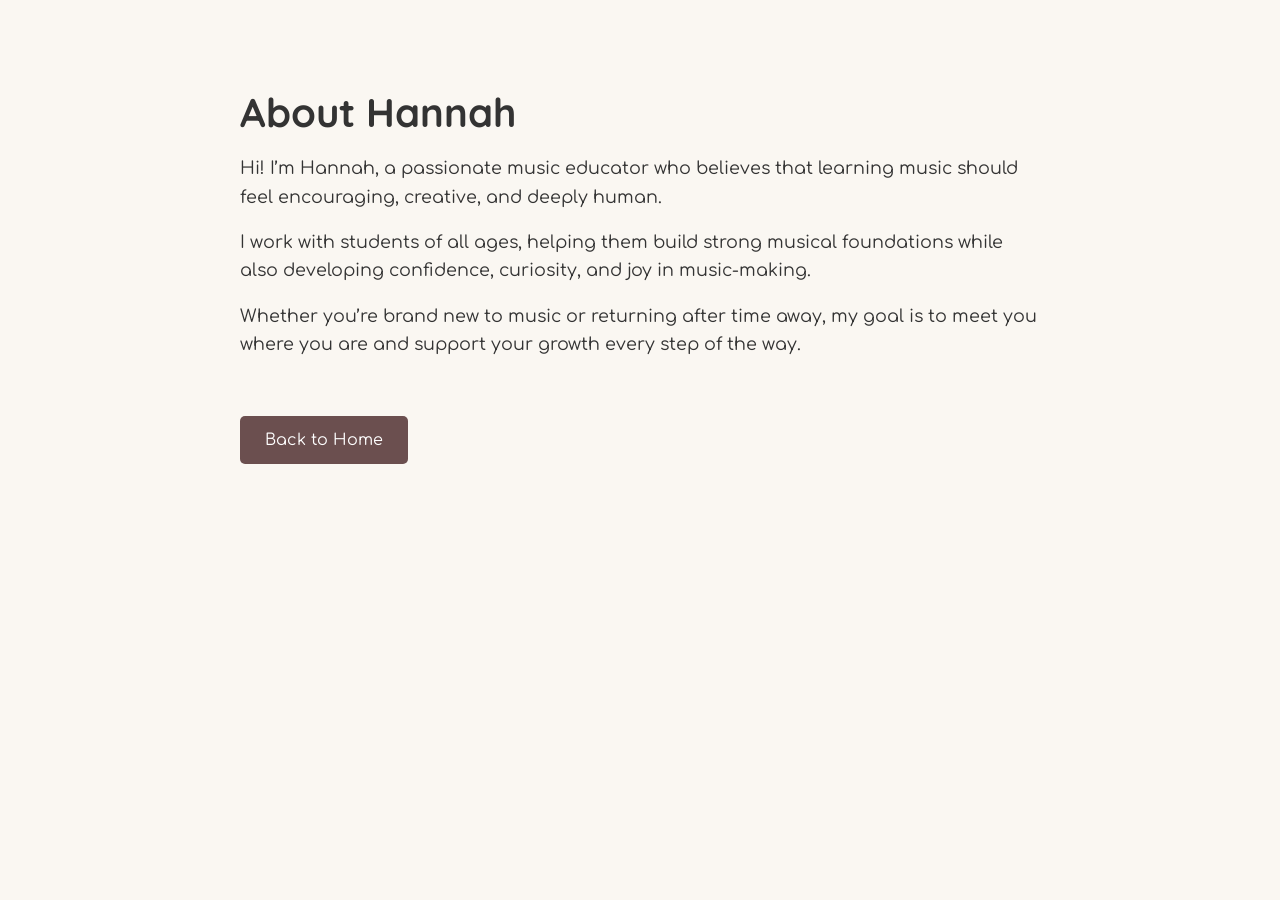
==== about.html @ 3032c132 "Add top navigation bar" ====
<!DOCTYPE html>
<html lang="en">
<head>
  <meta charset="UTF-8">
  <title>About | Hannah Dawn Music Studio</title>

  <link rel="preconnect" href="https://fonts.googleapis.com">
  <link rel="preconnect" href="https://fonts.gstatic.com" crossorigin>
  <link href="https://fonts.googleapis.com/css2?family=Comfortaa:wght@400;600&family=Quicksand:wght@500;600;700&display=swap" rel="stylesheet">

  <link rel="stylesheet" href="style.css">
</head>

<body>
  <div class="container">
    <h1>About Hannah</h1>

    <p>
      Hi! I’m Hannah, a passionate music educator who believes that learning music
      should feel encouraging, creative, and deeply human.
    </p>

    <p>
      I work with students of all ages, helping them build strong musical foundations
      while also developing confidence, curiosity, and joy in music-making.
    </p>

    <p>
      Whether you’re brand new to music or returning after time away, my goal is to
      meet you where you are and support your growth every step of the way.
    </p>

    <a class="cta" href="index.html">Back to Home</a>
  </div>
</body>
</html>
---- style.css ----
body {
  font-family: 'Comfortaa', sans-serif;
  background-color: #faf7f2;
  color: #333;
  margin: 0;
  padding: 0;
}

h1, h2, h3 {
  font-family: 'Quicksand', sans-serif;
  font-weight: 600;
}

.container {
  max-width: 800px;
  margin: 0 auto;
  padding: 60px 20px;
}

h1 {
  font-size: 2.5rem;
  margin-bottom: 10px;
  font-weight: 700;
}

h2 {
  margin-top: 40px;
  font-size: 1.5rem;
}

p,
ul {
  font-size: 1.1rem;
  line-height: 1.6;
}

.cta {
  margin-top: 40px;
  padding: 15px 25px;
  display: inline-block;
  background-color: #6b4f4f;
  color: white;
  text-decoration: none;
  border-radius: 5px;
}

.cta:hover {
  background-color: #5a4040;
}

/* Navigation Bar */
.navbar {
  background-color: #faf7f2;
  border-bottom: 1px solid #e0ddd8;
}

.nav-container {
  max-width: 1000px;
  margin: 0 auto;
  padding: 20px;
  display: flex;
  align-items: center;
  justify-content: space-between;
}

.logo {
  font-family: 'Quicksand', sans-serif;
  font-weight: 700;
  font-size: 1.2rem;
  color: #333;
  text-decoration: none;
}

.nav-links {
  list-style: none;
  display: flex;
  gap: 25px;
  margin: 0;
  padding: 0;
}

.nav-links a {
  font-family: 'Comfortaa', sans-serif;
  text-decoration: none;
  color: #333;
  font-weight: 500;
}

.nav-links a:hover {
  text-decoration: underline;
}
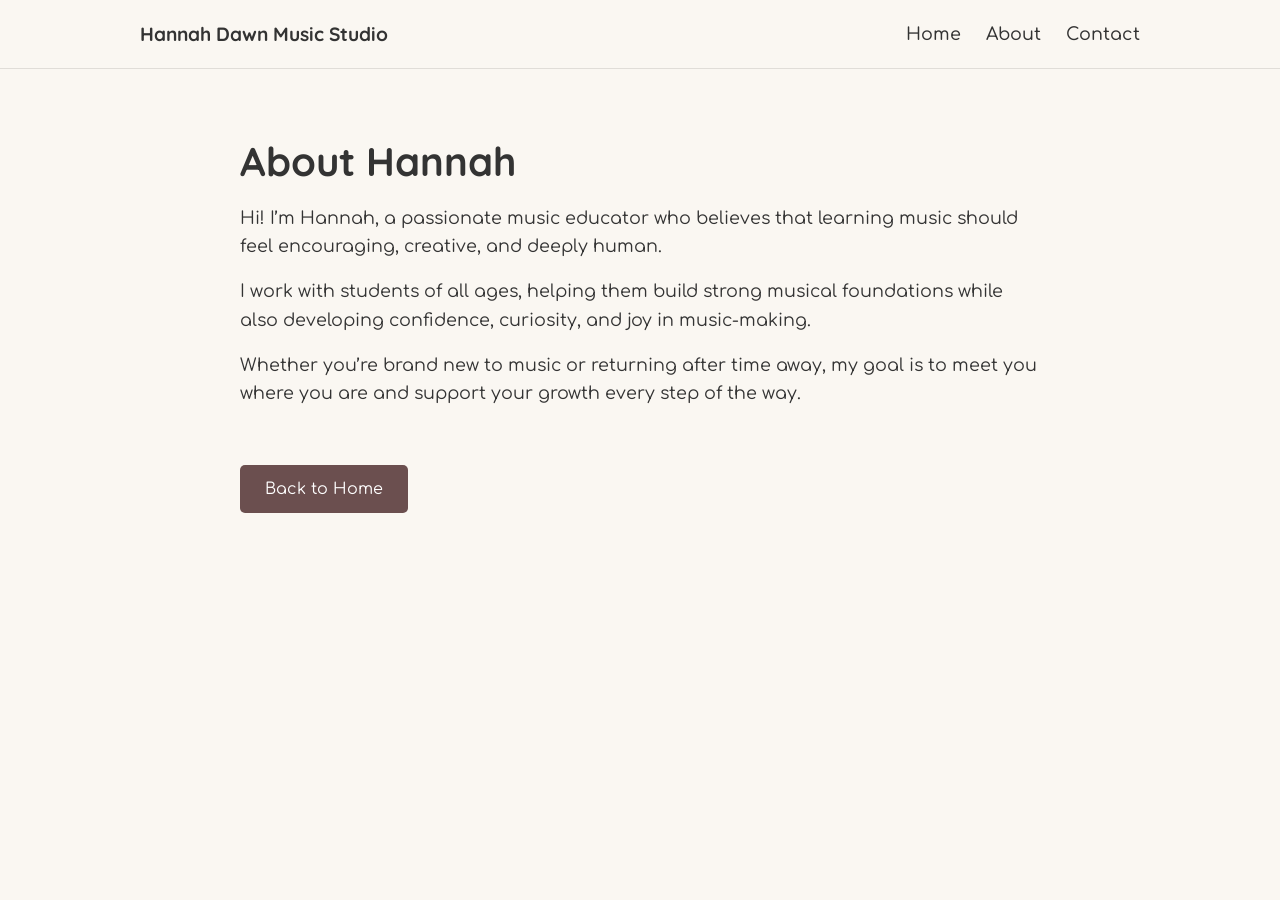
==== commit 0fb7f582: "Fix navigation home links" ====
--- a/about.html
+++ b/about.html
@@ -12,6 +12,20 @@
 </head>
 
 <body>
+
+<nav class="navbar">
+  <div class="nav-container">
+    <a class="logo" href="/">Hannah Dawn Music Studio</a>
+
+    <ul class="nav-links">
+      <li><a href="/">Home</a></li>
+      <li><a href="about.html">About</a></li>
+      <li><a href="contact.html">Contact</a></li>
+    </ul>
+  </div>
+</nav>
+
+
   <div class="container">
     <h1>About Hannah</h1>
 
@@ -30,7 +44,7 @@
       meet you where you are and support your growth every step of the way.
     </p>
 
-    <a class="cta" href="index.html">Back to Home</a>
+    <a class="cta" href="/">Back to Home</a>
   </div>
 </body>
 </html>
--- a/style.css
+++ b/style.css
@@ -14,7 +14,7 @@
 .container {
   max-width: 800px;
   margin: 0 auto;
-  padding: 60px 20px;
+  padding: 40px 20px;
 }
 
 h1 {
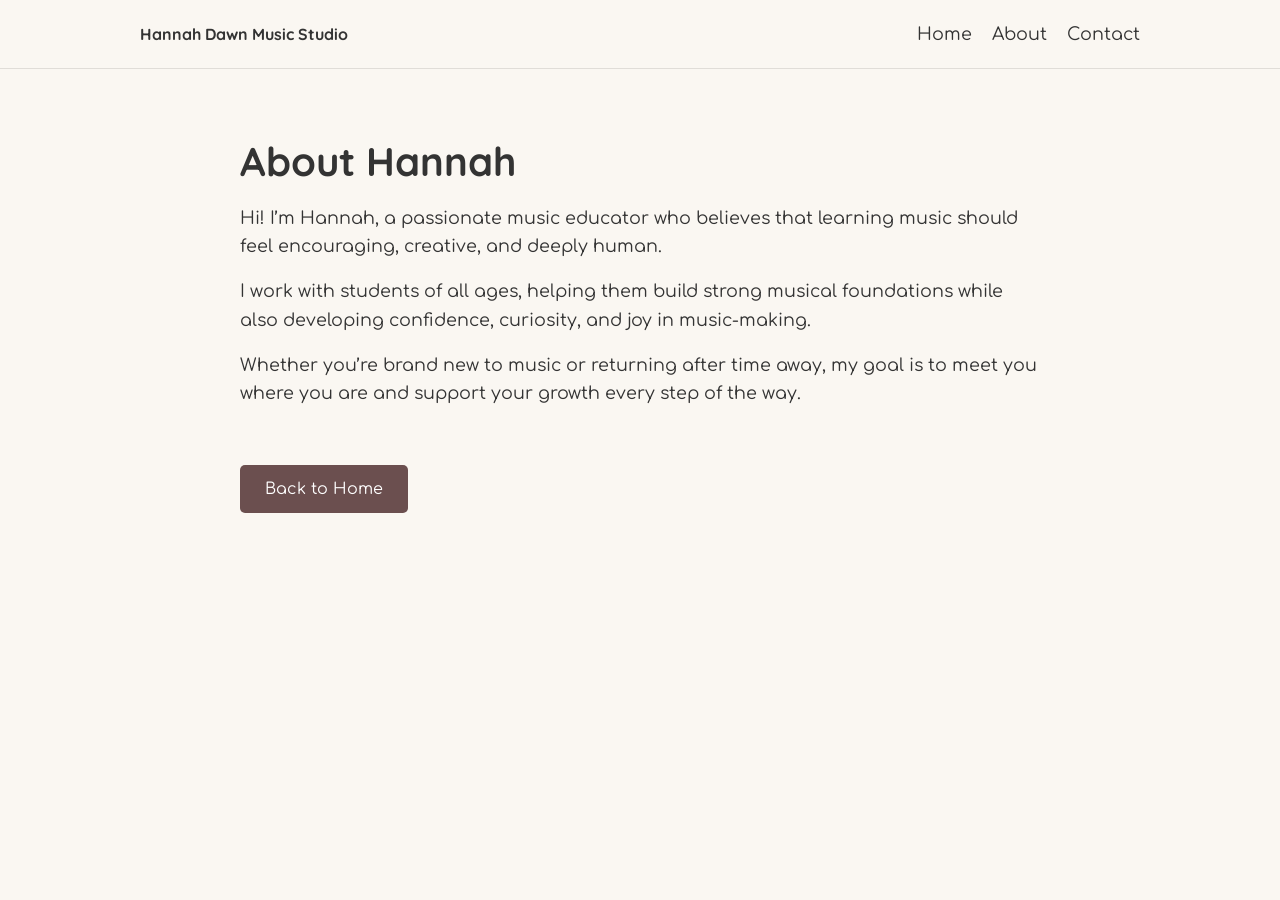
==== commit 32f93688: "about" ====
--- a/about.html
+++ b/about.html
@@ -13,18 +13,17 @@
 
 <body>
 
-<nav class="navbar">
-  <div class="nav-container">
-    <a class="logo" href="/">Hannah Dawn Music Studio</a>
+  <nav class="navbar">
+    <div class="nav-container">
+      <a class="logo" href="/">Hannah Dawn Music Studio</a>
 
-    <ul class="nav-links">
-      <li><a href="/">Home</a></li>
-      <li><a href="about.html">About</a></li>
-      <li><a href="contact.html">Contact</a></li>
-    </ul>
-  </div>
-</nav>
-
+      <ul class="nav-links">
+        <li><a href="/">Home</a></li>
+        <li><a href="about.html">About</a></li>
+        <li><a href="contact.html">Contact</a></li>
+      </ul>
+    </div>
+  </nav>
 
   <div class="container">
     <h1>About Hannah</h1>
--- a/style.css
+++ b/style.css
@@ -59,31 +59,29 @@
   margin: 0 auto;
   padding: 20px;
   display: flex;
+  justify-content: space-between;
   align-items: center;
-  justify-content: space-between;
 }
 
 .logo {
   font-family: 'Quicksand', sans-serif;
   font-weight: 700;
-  font-size: 1.2rem;
+  text-decoration: none;
   color: #333;
-  text-decoration: none;
 }
 
 .nav-links {
   list-style: none;
   display: flex;
-  gap: 25px;
+  gap: 20px;
   margin: 0;
   padding: 0;
 }
 
 .nav-links a {
+  text-decoration: none;
   font-family: 'Comfortaa', sans-serif;
-  text-decoration: none;
   color: #333;
-  font-weight: 500;
 }
 
 .nav-links a:hover {
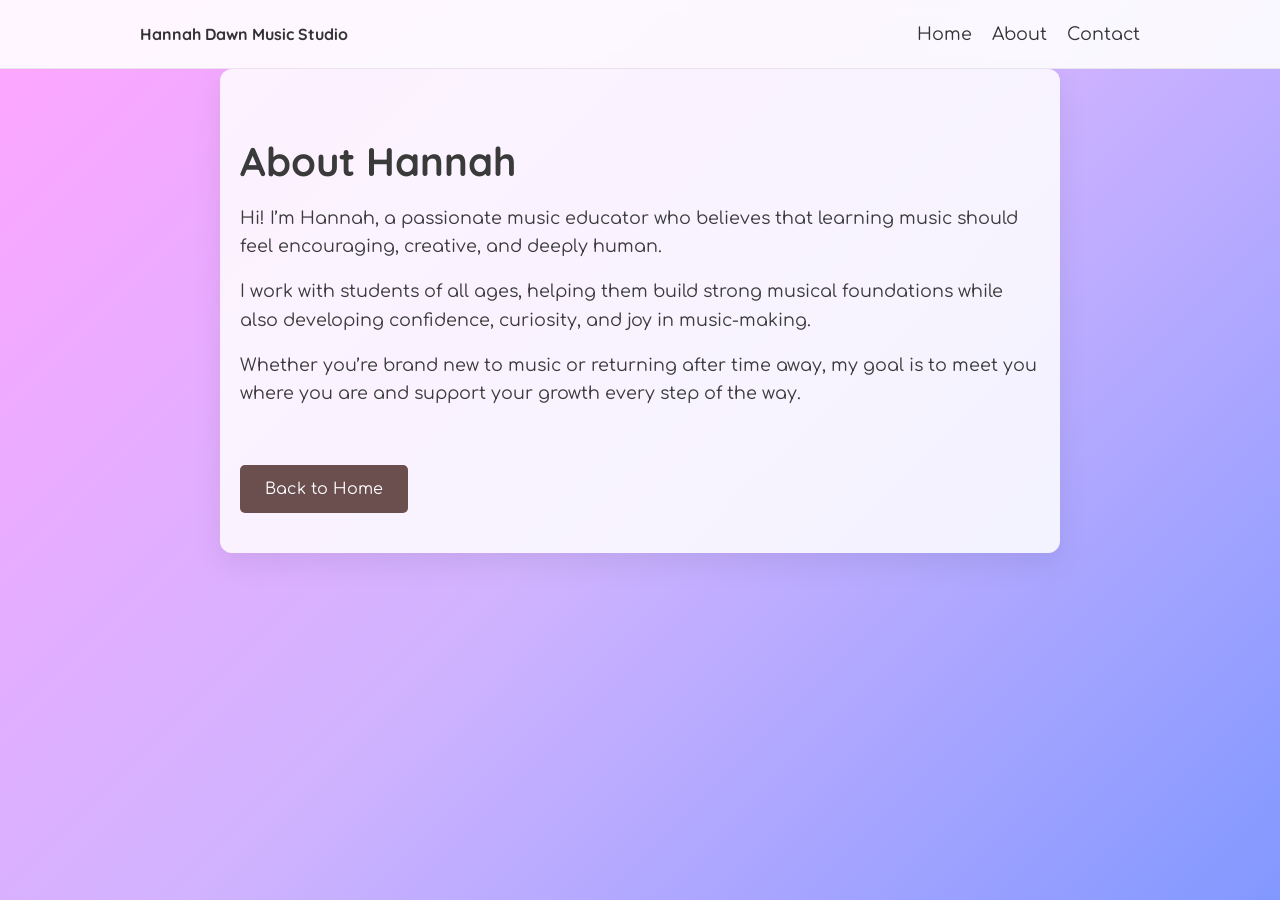
==== commit 40e74dcc: "Improve mobile responsiveness and add viewport meta tag" ====
--- a/about.html
+++ b/about.html
@@ -2,6 +2,7 @@
 <html lang="en">
 <head>
   <meta charset="UTF-8">
+  <meta name="viewport" content="width=device-width, initial-scale=1.0">
   <title>About | Hannah Dawn Music Studio</title>
 
   <link rel="preconnect" href="https://fonts.googleapis.com">
--- a/style.css
+++ b/style.css
@@ -1,10 +1,27 @@
+html {
+  min-height: 100%;
+  background: linear-gradient(
+    135deg,
+    #ffa5ff 0%,
+    #d1b3ff 50%,
+    #8298ff 100%
+  );
+}
+
 body {
   font-family: 'Comfortaa', sans-serif;
-  background-color: #faf7f2;
-  color: #333;
+  background: linear-gradient(
+    135deg,
+    #ffa5ff 0%,
+    #d1b3ff 50%,
+    #8298ff 100%
+  );
+  color: #3a3a3a;
   margin: 0;
   padding: 0;
+  min-height: 100vh;
 }
+
 
 h1, h2, h3 {
   font-family: 'Quicksand', sans-serif;
@@ -15,6 +32,9 @@
   max-width: 800px;
   margin: 0 auto;
   padding: 40px 20px;
+  background-color: rgba(255, 255, 255, 0.85);
+  border-radius: 12px;
+  box-shadow: 0 10px 30px rgba(0, 0, 0, 0.08);
 }
 
 h1 {
@@ -50,8 +70,9 @@
 
 /* Navigation Bar */
 .navbar {
-  background-color: #faf7f2;
-  border-bottom: 1px solid #e0ddd8;
+  background-color: rgba(255, 255, 255, 0.9);
+  border-bottom: 1px solid rgba(0, 0, 0, 0.08);
+  backdrop-filter: blur(6px);
 }
 
 .nav-container {
@@ -87,3 +108,41 @@
 .nav-links a:hover {
   text-decoration: underline;
 }
+
+.youtube-section {
+  margin-top: 60px;
+  text-align: center;
+}
+
+.youtube-section h2 {
+  margin-bottom: 20px;
+}
+
+.video-wrapper {
+  position: relative;
+  padding-bottom: 56.25%; /* 16:9 ratio */
+  height: 0;
+  max-width: 100%;
+  margin: 0 auto 30px;
+}
+
+.video-wrapper iframe {
+  position: absolute;
+  inset: 0;
+  width: 100%;
+  height: 100%;
+  border-radius: 14px;
+  box-shadow: 0 10px 25px rgba(0, 0, 0, 0.12);
+}
+
+@media (max-width: 600px) {
+  .nav-container {
+    flex-direction: column;
+    gap: 15px;
+  }
+
+  .nav-links {
+    flex-wrap: wrap;
+    justify-content: center;
+  }
+}
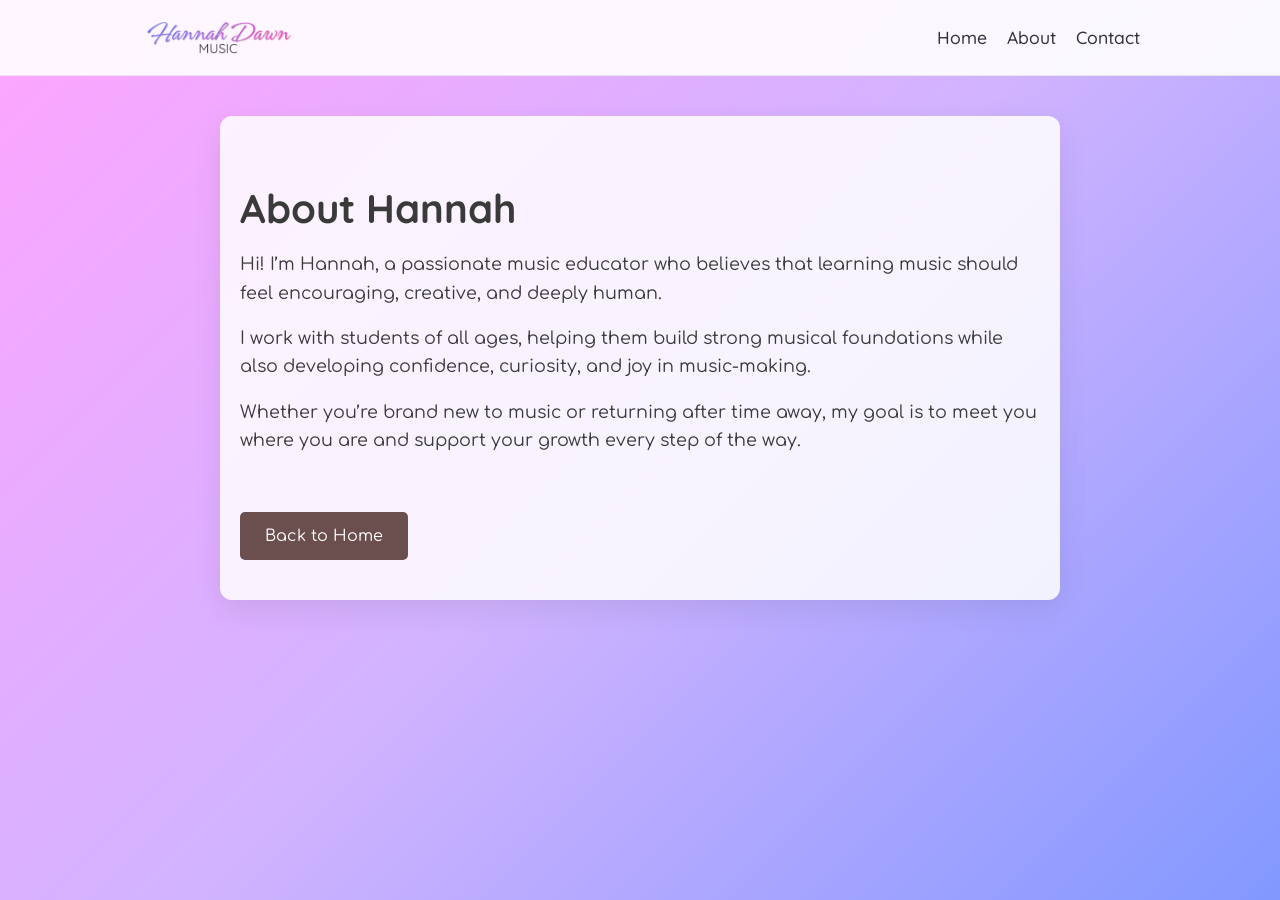
==== commit f9986d36: "updated homepage layout and logo" ====
--- a/about.html
+++ b/about.html
@@ -14,9 +14,12 @@
 
 <body>
 
+<header>
   <nav class="navbar">
     <div class="nav-container">
-      <a class="logo" href="/">Hannah Dawn Music Studio</a>
+      <a href="index.html" class="logo">
+        <img src="headerlogo.png" alt="Hannah Dawn Music logo">
+      </a>
 
       <ul class="nav-links">
         <li><a href="/">Home</a></li>
@@ -25,6 +28,7 @@
       </ul>
     </div>
   </nav>
+</header>
 
   <div class="container">
     <h1>About Hannah</h1>
--- a/style.css
+++ b/style.css
@@ -22,7 +22,6 @@
   min-height: 100vh;
 }
 
-
 h1, h2, h3 {
   font-family: 'Quicksand', sans-serif;
   font-weight: 600;
@@ -30,7 +29,7 @@
 
 .container {
   max-width: 800px;
-  margin: 0 auto;
+  margin: 40px auto;
   padding: 40px 20px;
   background-color: rgba(255, 255, 255, 0.85);
   border-radius: 12px;
@@ -68,8 +67,17 @@
   background-color: #5a4040;
 }
 
-/* Navigation Bar */
+.hero-logo {
+  max-width: 380px;
+  width: 100%;
+  height: auto;
+  display: block;
+  margin: 0 auto 20px;
+}
+
+/* ===== NAVBAR ===== */
 .navbar {
+  width: 100%;
   background-color: rgba(255, 255, 255, 0.9);
   border-bottom: 1px solid rgba(0, 0, 0, 0.08);
   backdrop-filter: blur(6px);
@@ -78,17 +86,16 @@
 .nav-container {
   max-width: 1000px;
   margin: 0 auto;
-  padding: 20px;
+  padding: 10px 20px;
   display: flex;
   justify-content: space-between;
   align-items: center;
 }
 
-.logo {
-  font-family: 'Quicksand', sans-serif;
-  font-weight: 700;
-  text-decoration: none;
-  color: #333;
+.logo img {
+  height: 55px;
+  width: auto;
+  display: block;
 }
 
 .nav-links {
@@ -101,8 +108,9 @@
 
 .nav-links a {
   text-decoration: none;
-  font-family: 'Comfortaa', sans-serif;
+  font-family: 'Quicksand', sans-serif;
   color: #333;
+  font-weight: 500;
 }
 
 .nav-links a:hover {
@@ -120,9 +128,10 @@
 
 .video-wrapper {
   position: relative;
-  padding-bottom: 56.25%; /* 16:9 ratio */
+  padding-bottom: 56.25%;
   height: 0;
-  max-width: 100%;
+  width: 100%;
+  max-width: 700px;
   margin: 0 auto 30px;
 }
 
@@ -135,14 +144,28 @@
   box-shadow: 0 10px 25px rgba(0, 0, 0, 0.12);
 }
 
+/* ===== MOBILE ===== */
 @media (max-width: 600px) {
   .nav-container {
     flex-direction: column;
-    gap: 15px;
+    gap: 10px;
+  }
+
+  .logo img {
+    height: 45px;
   }
 
   .nav-links {
     flex-wrap: wrap;
     justify-content: center;
   }
-}
+
+  .container {
+    margin: 20px 15px;
+    padding: 30px 18px;
+  }
+
+  .hero-logo {
+    max-width: 280px;
+  }
+}
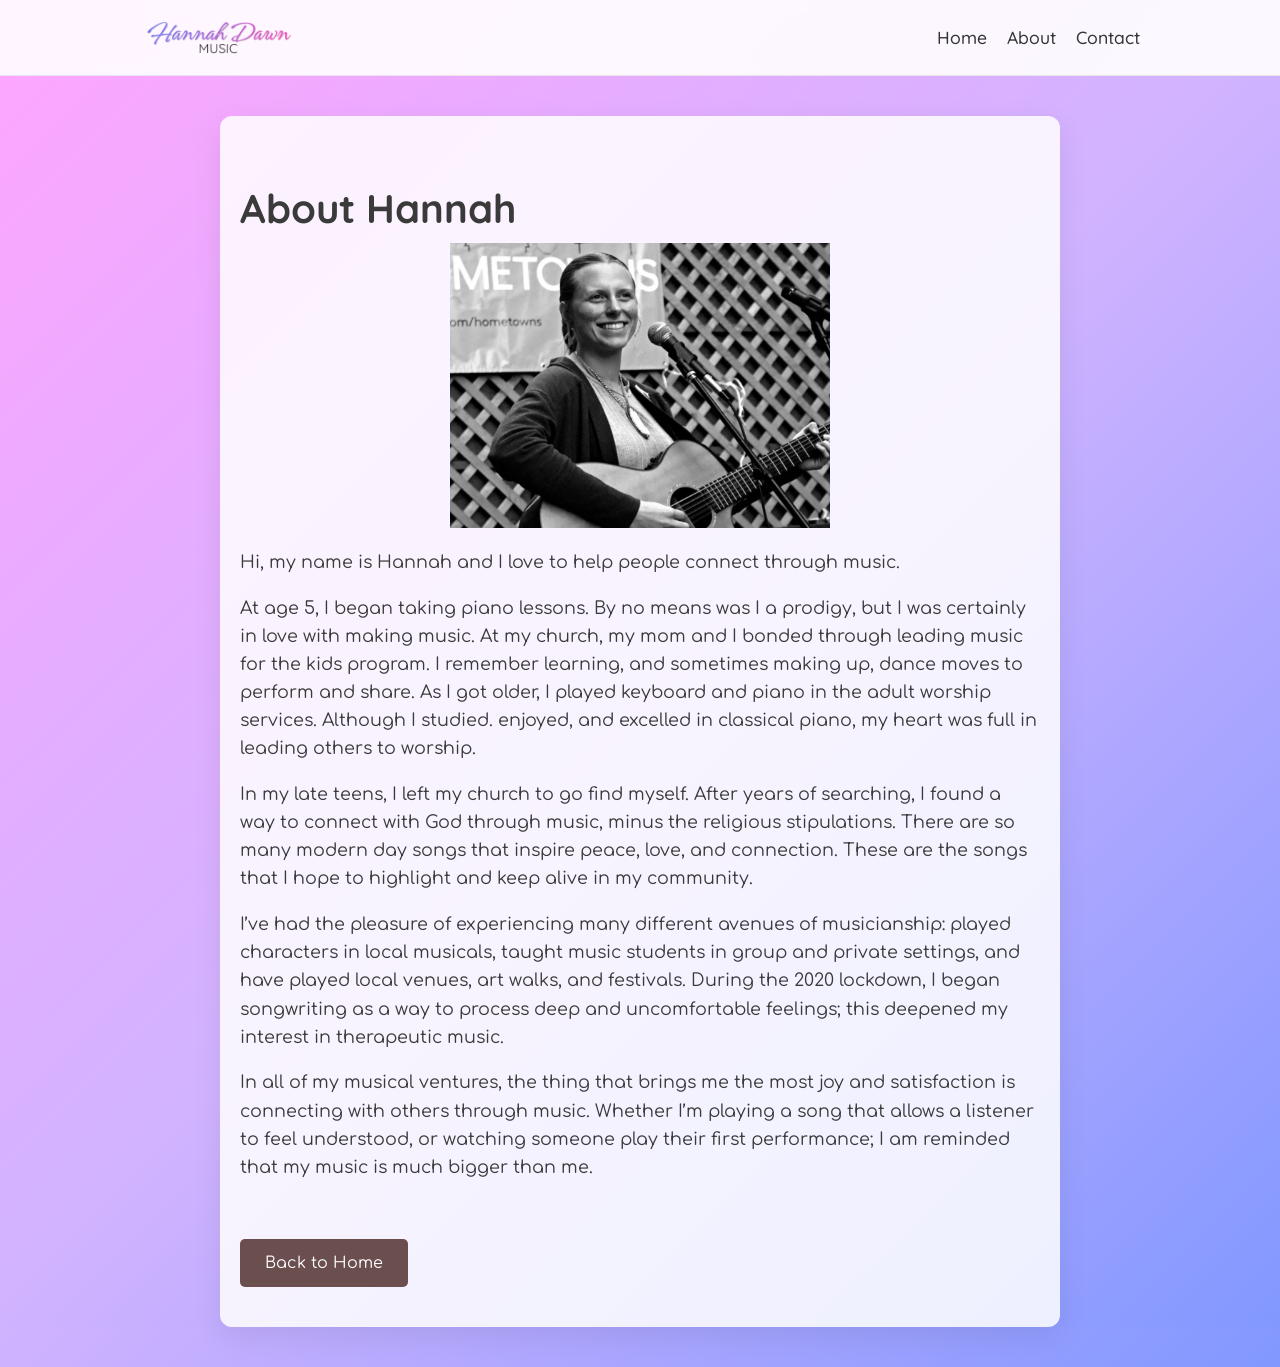
==== commit 2b0d13c3: "Updated About page description" ====
--- a/about.html
+++ b/about.html
@@ -32,22 +32,22 @@
 
   <div class="container">
     <h1>About Hannah</h1>
-
+      <img src="hannahdawnguitarpic2.jpg" alt="Hannah Dawn Music logo" class="hero-logo">
     <p>
-      Hi! I’m Hannah, a passionate music educator who believes that learning music
-      should feel encouraging, creative, and deeply human.
+      Hi, my name is Hannah and I love to help people connect through music.
     </p>
-
     <p>
-      I work with students of all ages, helping them build strong musical foundations
-      while also developing confidence, curiosity, and joy in music-making.
+      At age 5, I began taking piano lessons. By no means was I a prodigy, but I was certainly in love with making music. At my church, my mom and I bonded through leading music for the kids program. I remember learning, and sometimes making up, dance moves to perform and share. As I got older, I played keyboard and piano in the adult worship services. Although I studied. enjoyed, and excelled in classical piano, my heart was full in leading others to worship.
     </p>
-
     <p>
-      Whether you’re brand new to music or returning after time away, my goal is to
-      meet you where you are and support your growth every step of the way.
+     In my late teens, I left my church to go find myself. After years of searching, I found a way to connect with God through music, minus the religious stipulations. There are so many modern day songs that inspire peace, love, and connection. These are the songs that I hope to highlight and keep alive in my community.
     </p>
-
+    <p>
+     I’ve had the pleasure of experiencing many different avenues of musicianship: played characters in local musicals, taught music students in group and private settings, and have played local venues, art walks, and festivals. During the 2020  lockdown, I began songwriting as a way to process deep and uncomfortable feelings; this deepened my interest in therapeutic music.
+    </p>
+    <p>
+     In all of my musical ventures, the thing that brings me the most joy and satisfaction is connecting with others through music. Whether I’m playing a song that allows a listener to feel understood, or watching someone play their first performance; I am reminded that my music is much bigger than me.
+    </p>
     <a class="cta" href="/">Back to Home</a>
   </div>
 </body>
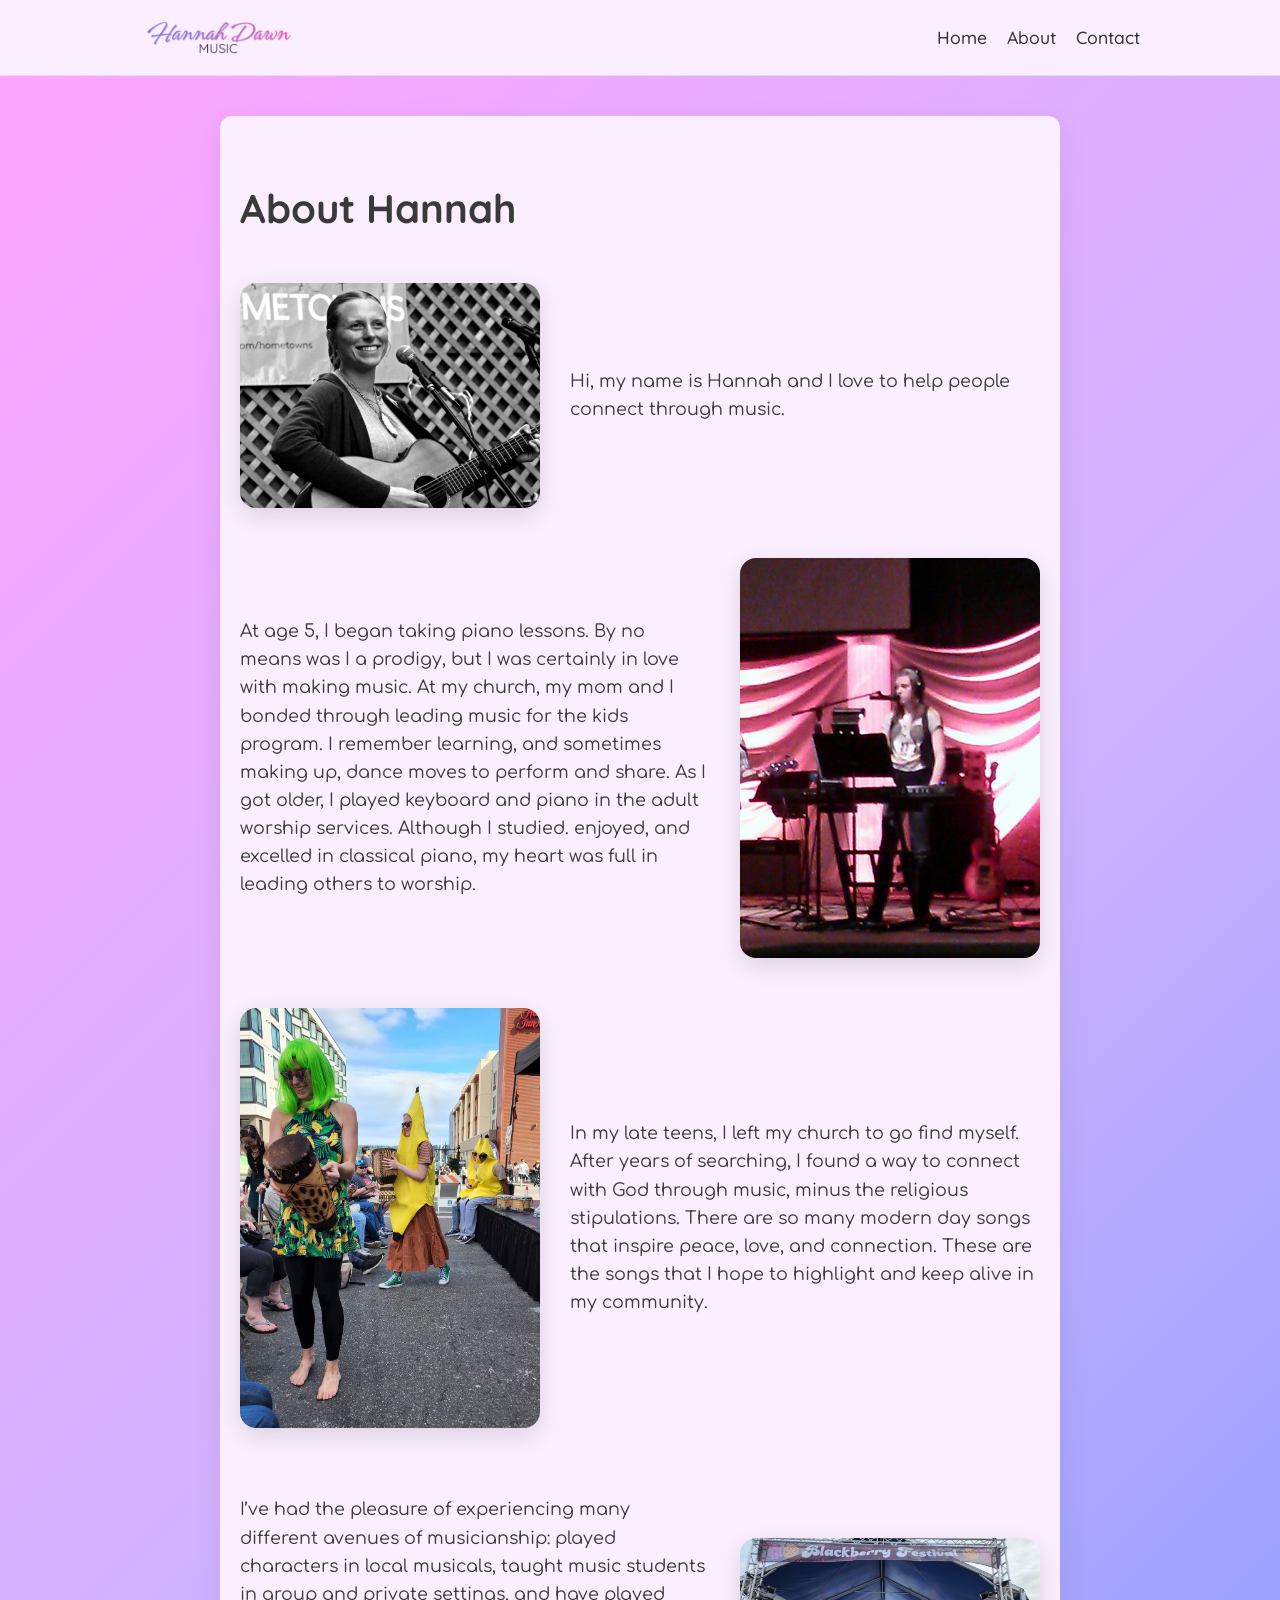
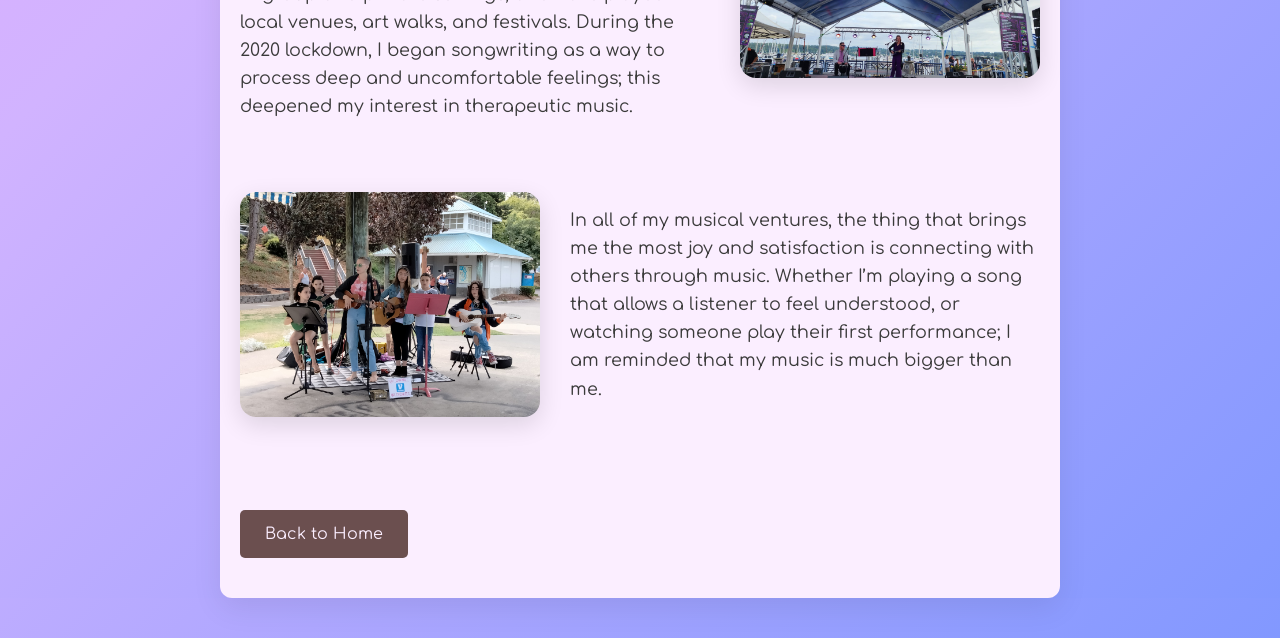
==== commit 15c71f68: "Update about page with photos" ====
--- a/about.html
+++ b/about.html
@@ -32,23 +32,43 @@
 
   <div class="container">
     <h1>About Hannah</h1>
-      <img src="hannahdawnguitarpic2.jpg" alt="Hannah Dawn Music logo" class="hero-logo">
-    <p>
-      Hi, my name is Hannah and I love to help people connect through music.
-    </p>
-    <p>
-      At age 5, I began taking piano lessons. By no means was I a prodigy, but I was certainly in love with making music. At my church, my mom and I bonded through leading music for the kids program. I remember learning, and sometimes making up, dance moves to perform and share. As I got older, I played keyboard and piano in the adult worship services. Although I studied. enjoyed, and excelled in classical piano, my heart was full in leading others to worship.
-    </p>
-    <p>
-     In my late teens, I left my church to go find myself. After years of searching, I found a way to connect with God through music, minus the religious stipulations. There are so many modern day songs that inspire peace, love, and connection. These are the songs that I hope to highlight and keep alive in my community.
-    </p>
-    <p>
-     I’ve had the pleasure of experiencing many different avenues of musicianship: played characters in local musicals, taught music students in group and private settings, and have played local venues, art walks, and festivals. During the 2020  lockdown, I began songwriting as a way to process deep and uncomfortable feelings; this deepened my interest in therapeutic music.
-    </p>
-    <p>
-     In all of my musical ventures, the thing that brings me the most joy and satisfaction is connecting with others through music. Whether I’m playing a song that allows a listener to feel understood, or watching someone play their first performance; I am reminded that my music is much bigger than me.
-    </p>
+    
+    <section class="about-row">
+      <img src="hannahdawnguitarpic2.jpg" alt="Hannah playing guitar">
+        <p>
+          Hi, my name is Hannah and I love to help people connect through music.
+        </p>
+    </section>
+    
+    <section class="about-row reverse">
+      <img src="worship_team_pic.jpg" alt="Hannah leading worship at church">
+        <p>
+          At age 5, I began taking piano lessons. By no means was I a prodigy, but I was certainly in love with making music. At my church, my mom and I bonded through leading music for the kids program. I remember learning, and sometimes making up, dance moves to perform and share. As I got older, I played keyboard and piano in the adult worship services. Although I studied. enjoyed, and excelled in classical piano, my heart was full in leading others to worship.
+        </p>
+    </section>
+    
+    <section class="about-row">
+      <img src="ftlom_drum_pic.jpg" alt="Hannah handing out drums to audience members.">
+        <p>
+          In my late teens, I left my church to go find myself. After years of searching, I found a way to connect with God through music, minus the religious stipulations. There are so many modern day songs that inspire peace, love, and connection. These are the songs that I hope to highlight and keep alive in my community.
+        </p>
+    </section>
+
+    <section class="about-row reverse">
+      <img src="bbf_pic.jpg" alt="Hannah & Aaron playing the Blackberry Festival.">
+        <p>
+          I’ve had the pleasure of experiencing many different avenues of musicianship: played characters in local musicals, taught music students in group and private settings, and have played local venues, art walks, and festivals. During the 2020  lockdown, I began songwriting as a way to process deep and uncomfortable feelings; this deepened my interest in therapeutic music.
+        </p>
+    </section>
+
+    <section class="about-row">
+      <img src="krl_ukulele_class_pic.jpg" alt="Hannah leading a ukulele class in a performance at the Port Orchard Farmer's Market.">
+        <p>
+          In all of my musical ventures, the thing that brings me the most joy and satisfaction is connecting with others through music. Whether I’m playing a song that allows a listener to feel understood, or watching someone play their first performance; I am reminded that my music is much bigger than me.
+        </p>
+    </section>
+
     <a class="cta" href="/">Back to Home</a>
   </div>
 </body>
-</html>
+</html>
--- a/style.css
+++ b/style.css
@@ -31,7 +31,7 @@
   max-width: 800px;
   margin: 40px auto;
   padding: 40px 20px;
-  background-color: rgba(255, 255, 255, 0.85);
+  background-color: #fbeeff;
   border-radius: 12px;
   box-shadow: 0 10px 30px rgba(0, 0, 0, 0.08);
 }
@@ -58,7 +58,7 @@
   padding: 15px 25px;
   display: inline-block;
   background-color: #6b4f4f;
-  color: white;
+  color: #fbeeff;
   text-decoration: none;
   border-radius: 5px;
 }
@@ -75,10 +75,48 @@
   margin: 0 auto 20px;
 }
 
+/* ===== ABOUT PAGE ===== */
+
+.about-row {
+  display: flex;
+  align-items: center;
+  gap: 30px;
+  margin: 50px 0;
+}
+
+.about-row.reverse {
+  flex-direction: row-reverse;
+}
+
+.about-row img {
+  width: 40%;
+  max-width: 300px;
+  border-radius: 16px;
+  box-shadow: 0 8px 24px rgba(0, 0, 0, 0.12);
+}
+
+.about-row p {
+  flex: 1;
+}
+
+/* Mobile layout */
+@media (max-width: 700px) {
+  .about-row,
+  .about-row.reverse {
+    flex-direction: column;
+    text-align: center;
+  }
+
+  .about-row img {
+    width: 100%;
+    max-width: 350px;
+  }
+}
+
 /* ===== NAVBAR ===== */
 .navbar {
   width: 100%;
-  background-color: rgba(255, 255, 255, 0.9);
+  background-color: #fbeeff;
   border-bottom: 1px solid rgba(0, 0, 0, 0.08);
   backdrop-filter: blur(6px);
 }
